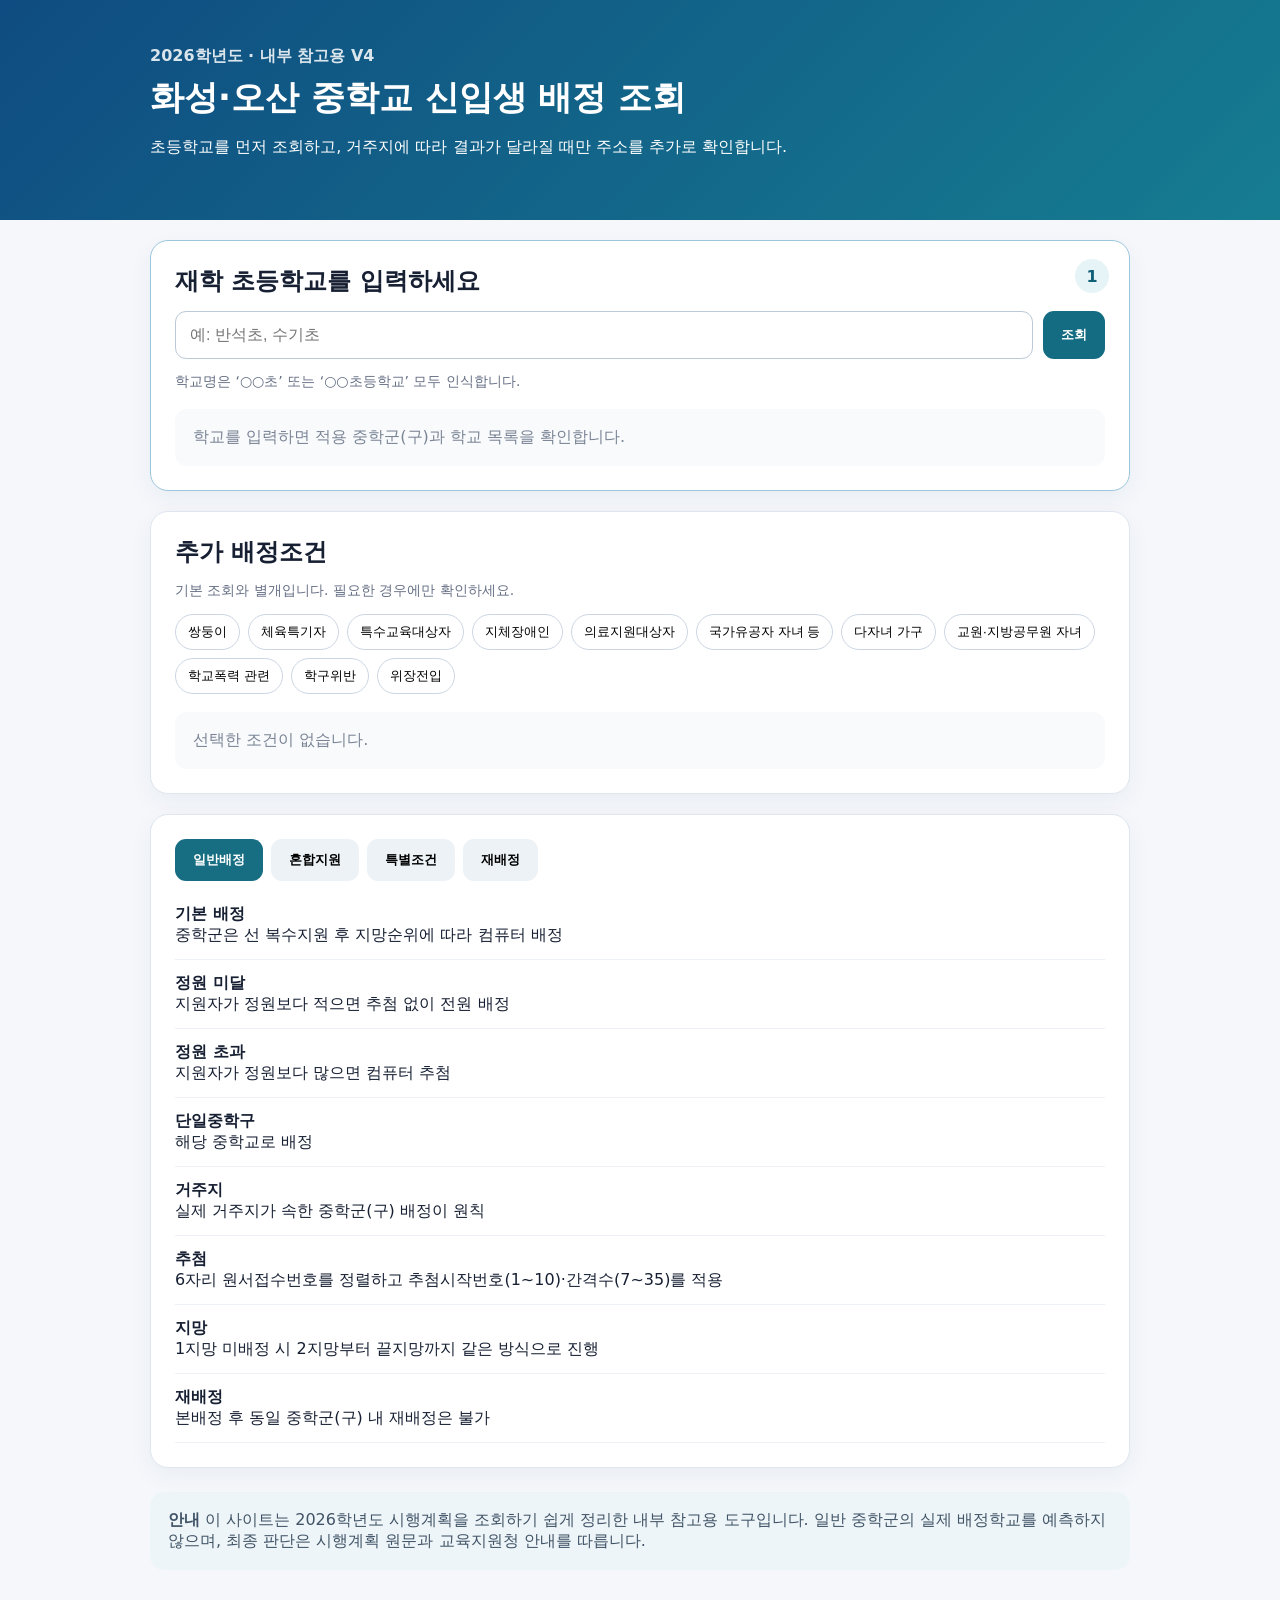
==== public/index.html @ fe64ad79 "Add files via upload" ====
<!doctype html><html lang="ko"><head><meta charset="utf-8"><meta name="viewport" content="width=device-width,initial-scale=1"><title>2026 화성·오산 중입배정 조회 V4</title><link rel="stylesheet" href="style.css"></head><body>
<header><div><span class="eyebrow">2026학년도 · 내부 참고용 V4</span><h1>화성·오산 중학교 신입생 배정 조회</h1><p>초등학교를 먼저 조회하고, 거주지에 따라 결과가 달라질 때만 주소를 추가로 확인합니다.</p></div></header>
<main>
<section class="card primary"><div class="step">1</div><h2>재학 초등학교를 입력하세요</h2><div class="search"><input id="school" list="schools" placeholder="예: 반석초, 수기초"><datalist id="schools"></datalist><button id="lookup">조회</button></div><p class="hint">학교명은 ‘○○초’ 또는 ‘○○초등학교’ 모두 인식합니다.</p><div id="basicResult" class="result empty">학교를 입력하면 적용 중학군(구)과 학교 목록을 확인합니다.</div></section>
<section id="addressBox" class="card hidden"><div class="step">2</div><h2>이 학교는 주소 확인이 필요합니다</h2><p id="addressReason"></p><div class="search"><input id="address" placeholder="도로명주소 예: 동탄반석로 277"><button id="addressLookup">주소 확인</button></div><div id="addressResult" class="result empty">주소는 브라우저 안에서만 조회하며 서버로 전송하지 않습니다.</div></section>
<section class="card"><h2>추가 배정조건</h2><p class="hint">기본 조회와 별개입니다. 필요한 경우에만 확인하세요.</p><div id="conditions" class="chips"></div><div id="conditionResult" class="result empty">선택한 조건이 없습니다.</div></section>
<section class="card"><div class="tabs"><button class="tab active" data-tab="general">일반배정</button><button class="tab" data-tab="mixed">혼합지원</button><button class="tab" data-tab="special">특별조건</button><button class="tab" data-tab="reassign">재배정</button></div><div id="plan"></div></section>
<section class="notice"><strong>안내</strong> 이 사이트는 2026학년도 시행계획을 조회하기 쉽게 정리한 내부 참고용 도구입니다. 일반 중학군의 실제 배정학교를 예측하지 않으며, 최종 판단은 시행계획 원문과 교육지원청 안내를 따릅니다.</section>
</main><script src="data.js"></script><script src="app.js"></script></body></html>
---- public/style.css ----
:root{font-family:system-ui,-apple-system,"Noto Sans KR",sans-serif;color:#172033;background:#f5f7fb}*{box-sizing:border-box}body{margin:0}header{background:linear-gradient(135deg,#0f4c81,#167d91);color:white;padding:46px 20px}header>div,main{max-width:980px;margin:auto}h1{margin:8px 0 10px;font-size:34px}h2{margin:0 0 14px}.eyebrow{font-weight:700;opacity:.85}.card{position:relative;background:#fff;border:1px solid #dfe6ef;border-radius:18px;padding:24px;margin:20px 0;box-shadow:0 8px 24px #1b365d0d}.primary{border-color:#9cc6dc}.step{position:absolute;right:20px;top:18px;width:34px;height:34px;border-radius:50%;background:#e6f3f7;color:#0f6076;display:grid;place-items:center;font-weight:800}.search{display:flex;gap:10px}.search input{flex:1;border:1px solid #bcc9d8;border-radius:11px;padding:14px;font-size:16px}.search button,.tab{border:0;border-radius:11px;padding:12px 18px;font-weight:700;cursor:pointer}.search button{background:#146c82;color:#fff}.hint{color:#667085;font-size:14px}.result{margin-top:18px}.empty{color:#7a8494;padding:18px;background:#f8fafc;border-radius:12px}.status{padding:15px 17px;border-radius:12px;margin:12px 0}.ok{background:#eaf7f1;color:#185c45}.warn{background:#fff5df;color:#7a5010}.group{border:1px solid #e1e7ef;border-radius:13px;padding:16px;margin:10px 0}.result-title{display:flex;gap:9px;align-items:center}.badge{display:inline-block;padding:4px 9px;border-radius:999px;background:#e8f1f8;color:#245b78;font-size:12px}.schools{display:flex;flex-wrap:wrap;gap:8px;margin:12px 0}.school-tag{padding:7px 10px;background:#f0f6f8;border-radius:9px}.warntext,.rule-note{color:#7a5010}.rule-note{padding:12px;background:#fff7e8;border-radius:10px;margin-top:10px}.address-meta{display:grid;grid-template-columns:repeat(auto-fit,minmax(180px,1fr));gap:8px;margin:12px 0}.address-meta div{background:#f8fafc;border-radius:10px;padding:10px}.hidden{display:none}.chips{display:flex;flex-wrap:wrap;gap:8px}.chip{border:1px solid #ccd6e2;background:white;border-radius:999px;padding:8px 12px;cursor:pointer}.chip.active{background:#176d82;color:#fff}.plan-item{padding:13px 0;border-bottom:1px solid #edf0f4}.tabs{display:flex;gap:8px;flex-wrap:wrap;margin-bottom:10px}.tab{background:#edf2f6}.tab.active{background:#176d82;color:#fff}.notice{margin:24px 0 40px;padding:18px;border-radius:14px;background:#eef5f8;color:#415467}.loading{opacity:.65}@media(max-width:640px){header{padding:32px 18px}h1{font-size:27px}.card{padding:19px}.search{flex-direction:column}.search button{width:100%}}
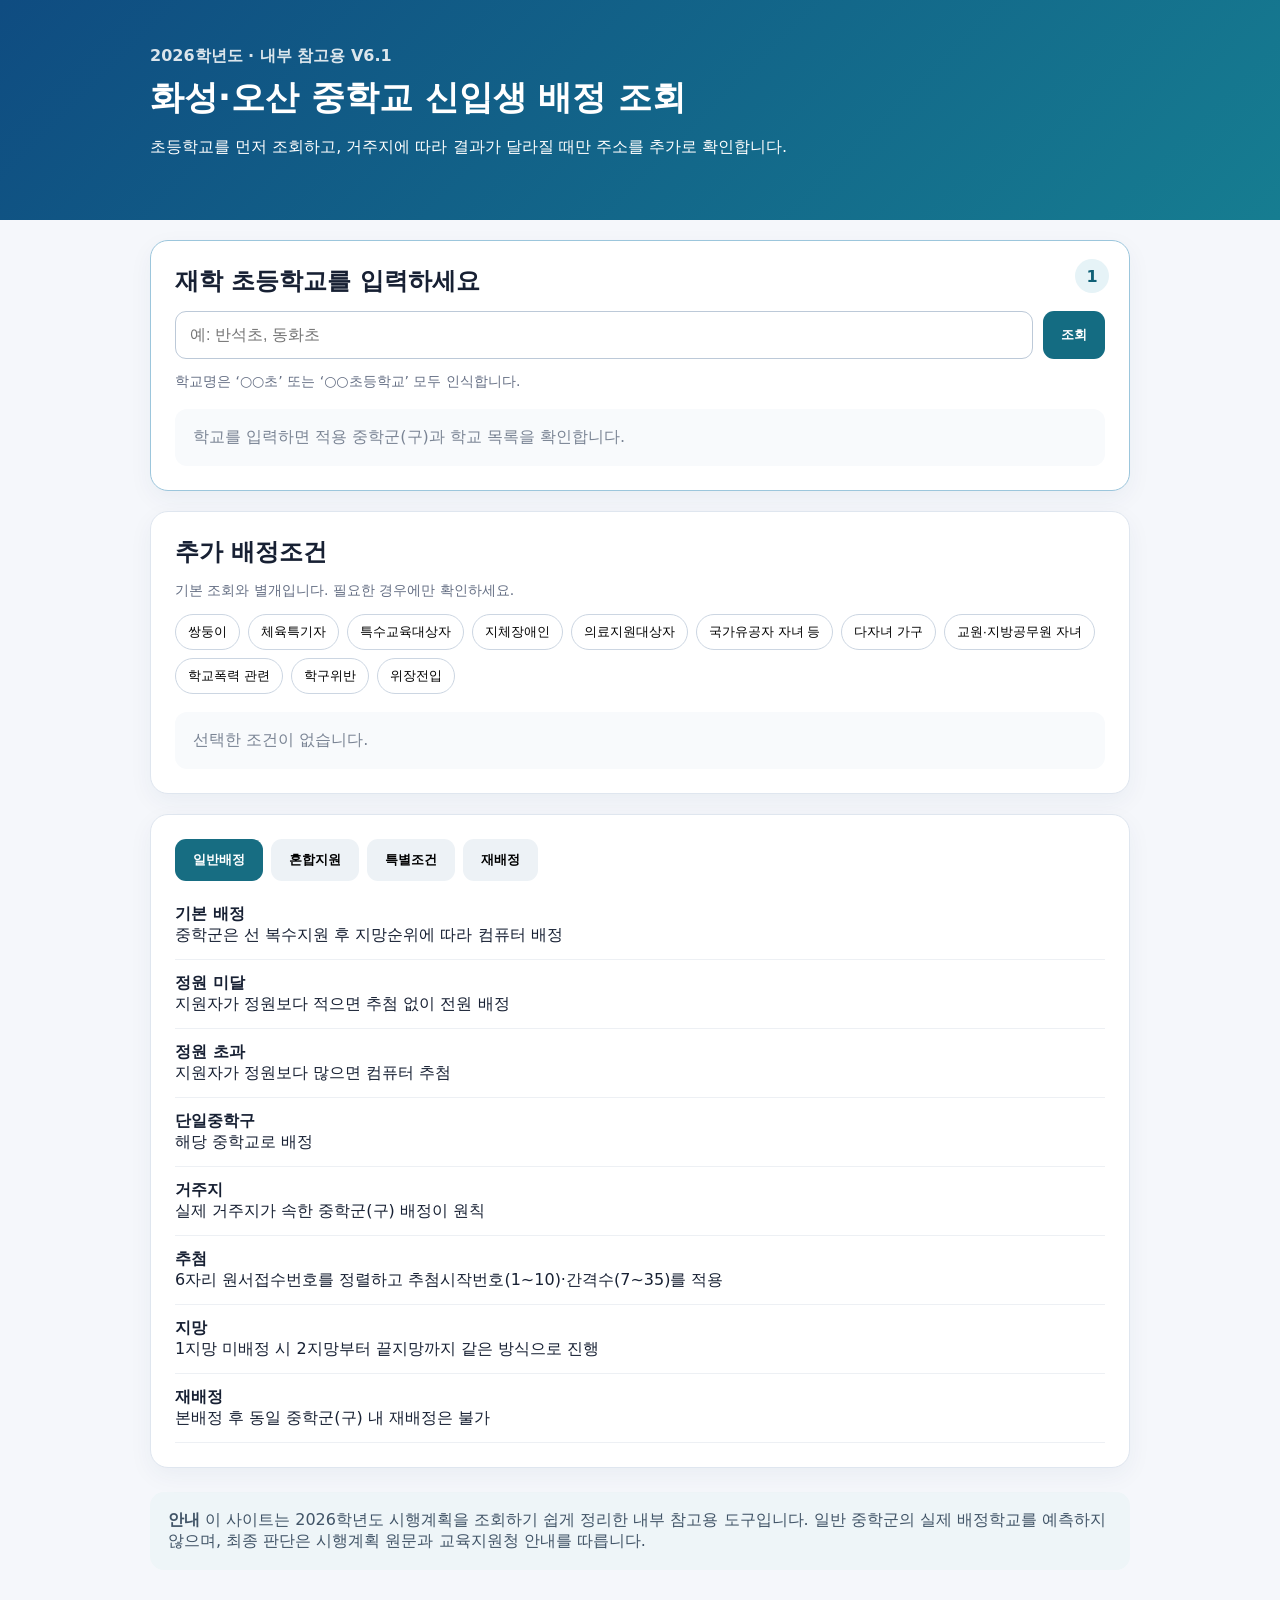
==== commit 35457c0d: "Update index.html" ====
--- a/public/index.html
+++ b/public/index.html
@@ -1,9 +1,9 @@
-<!doctype html><html lang="ko"><head><meta charset="utf-8"><meta name="viewport" content="width=device-width,initial-scale=1"><title>2026 화성·오산 중입배정 조회 V4</title><link rel="stylesheet" href="style.css"></head><body>
-<header><div><span class="eyebrow">2026학년도 · 내부 참고용 V4</span><h1>화성·오산 중학교 신입생 배정 조회</h1><p>초등학교를 먼저 조회하고, 거주지에 따라 결과가 달라질 때만 주소를 추가로 확인합니다.</p></div></header>
+<!doctype html><html lang="ko"><head><meta charset="utf-8"><meta name="viewport" content="width=device-width,initial-scale=1"><title>2026 화성·오산 중입배정 조회 V6.1</title><link rel="stylesheet" href="style.css?v=20260916-v61"></head><body>
+<header><div><span class="eyebrow">2026학년도 · 내부 참고용 V6.1</span><h1>화성·오산 중학교 신입생 배정 조회</h1><p>초등학교를 먼저 조회하고, 거주지에 따라 결과가 달라질 때만 주소를 추가로 확인합니다.</p></div></header>
 <main>
-<section class="card primary"><div class="step">1</div><h2>재학 초등학교를 입력하세요</h2><div class="search"><input id="school" list="schools" placeholder="예: 반석초, 수기초"><datalist id="schools"></datalist><button id="lookup">조회</button></div><p class="hint">학교명은 ‘○○초’ 또는 ‘○○초등학교’ 모두 인식합니다.</p><div id="basicResult" class="result empty">학교를 입력하면 적용 중학군(구)과 학교 목록을 확인합니다.</div></section>
+<section class="card primary"><div class="step">1</div><h2>재학 초등학교를 입력하세요</h2><div class="search"><input id="school" list="schools" placeholder="예: 반석초, 동화초"><datalist id="schools"></datalist><button id="lookup">조회</button></div><p class="hint">학교명은 ‘○○초’ 또는 ‘○○초등학교’ 모두 인식합니다.</p><div id="basicResult" class="result empty">학교를 입력하면 적용 중학군(구)과 학교 목록을 확인합니다.</div></section>
 <section id="addressBox" class="card hidden"><div class="step">2</div><h2>이 학교는 주소 확인이 필요합니다</h2><p id="addressReason"></p><div class="search"><input id="address" placeholder="도로명주소 예: 동탄반석로 277"><button id="addressLookup">주소 확인</button></div><div id="addressResult" class="result empty">주소는 브라우저 안에서만 조회하며 서버로 전송하지 않습니다.</div></section>
 <section class="card"><h2>추가 배정조건</h2><p class="hint">기본 조회와 별개입니다. 필요한 경우에만 확인하세요.</p><div id="conditions" class="chips"></div><div id="conditionResult" class="result empty">선택한 조건이 없습니다.</div></section>
 <section class="card"><div class="tabs"><button class="tab active" data-tab="general">일반배정</button><button class="tab" data-tab="mixed">혼합지원</button><button class="tab" data-tab="special">특별조건</button><button class="tab" data-tab="reassign">재배정</button></div><div id="plan"></div></section>
 <section class="notice"><strong>안내</strong> 이 사이트는 2026학년도 시행계획을 조회하기 쉽게 정리한 내부 참고용 도구입니다. 일반 중학군의 실제 배정학교를 예측하지 않으며, 최종 판단은 시행계획 원문과 교육지원청 안내를 따릅니다.</section>
-</main><script src="data.js"></script><script src="app.js"></script></body></html>
+</main><script src="data.js?v=20260916-v61"></script><script src="app.js?v=20260916-v61"></script></body></html>
--- a/public/style.css
+++ b/public/style.css
@@ -1 +1,3 @@
 :root{font-family:system-ui,-apple-system,"Noto Sans KR",sans-serif;color:#172033;background:#f5f7fb}*{box-sizing:border-box}body{margin:0}header{background:linear-gradient(135deg,#0f4c81,#167d91);color:white;padding:46px 20px}header>div,main{max-width:980px;margin:auto}h1{margin:8px 0 10px;font-size:34px}h2{margin:0 0 14px}.eyebrow{font-weight:700;opacity:.85}.card{position:relative;background:#fff;border:1px solid #dfe6ef;border-radius:18px;padding:24px;margin:20px 0;box-shadow:0 8px 24px #1b365d0d}.primary{border-color:#9cc6dc}.step{position:absolute;right:20px;top:18px;width:34px;height:34px;border-radius:50%;background:#e6f3f7;color:#0f6076;display:grid;place-items:center;font-weight:800}.search{display:flex;gap:10px}.search input{flex:1;border:1px solid #bcc9d8;border-radius:11px;padding:14px;font-size:16px}.search button,.tab{border:0;border-radius:11px;padding:12px 18px;font-weight:700;cursor:pointer}.search button{background:#146c82;color:#fff}.hint{color:#667085;font-size:14px}.result{margin-top:18px}.empty{color:#7a8494;padding:18px;background:#f8fafc;border-radius:12px}.status{padding:15px 17px;border-radius:12px;margin:12px 0}.ok{background:#eaf7f1;color:#185c45}.warn{background:#fff5df;color:#7a5010}.group{border:1px solid #e1e7ef;border-radius:13px;padding:16px;margin:10px 0}.result-title{display:flex;gap:9px;align-items:center}.badge{display:inline-block;padding:4px 9px;border-radius:999px;background:#e8f1f8;color:#245b78;font-size:12px}.schools{display:flex;flex-wrap:wrap;gap:8px;margin:12px 0}.school-tag{padding:7px 10px;background:#f0f6f8;border-radius:9px}.warntext,.rule-note{color:#7a5010}.rule-note{padding:12px;background:#fff7e8;border-radius:10px;margin-top:10px}.address-meta{display:grid;grid-template-columns:repeat(auto-fit,minmax(180px,1fr));gap:8px;margin:12px 0}.address-meta div{background:#f8fafc;border-radius:10px;padding:10px}.hidden{display:none}.chips{display:flex;flex-wrap:wrap;gap:8px}.chip{border:1px solid #ccd6e2;background:white;border-radius:999px;padding:8px 12px;cursor:pointer}.chip.active{background:#176d82;color:#fff}.plan-item{padding:13px 0;border-bottom:1px solid #edf0f4}.tabs{display:flex;gap:8px;flex-wrap:wrap;margin-bottom:10px}.tab{background:#edf2f6}.tab.active{background:#176d82;color:#fff}.notice{margin:24px 0 40px;padding:18px;border-radius:14px;background:#eef5f8;color:#415467}.loading{opacity:.65}@media(max-width:640px){header{padding:32px 18px}h1{font-size:27px}.card{padding:19px}.search{flex-direction:column}.search button{width:100%}}
+
+.group-label{margin-top:10px;margin-bottom:7px;font-size:.84rem;font-weight:700;color:#5f6b7a;letter-spacing:-.01em}
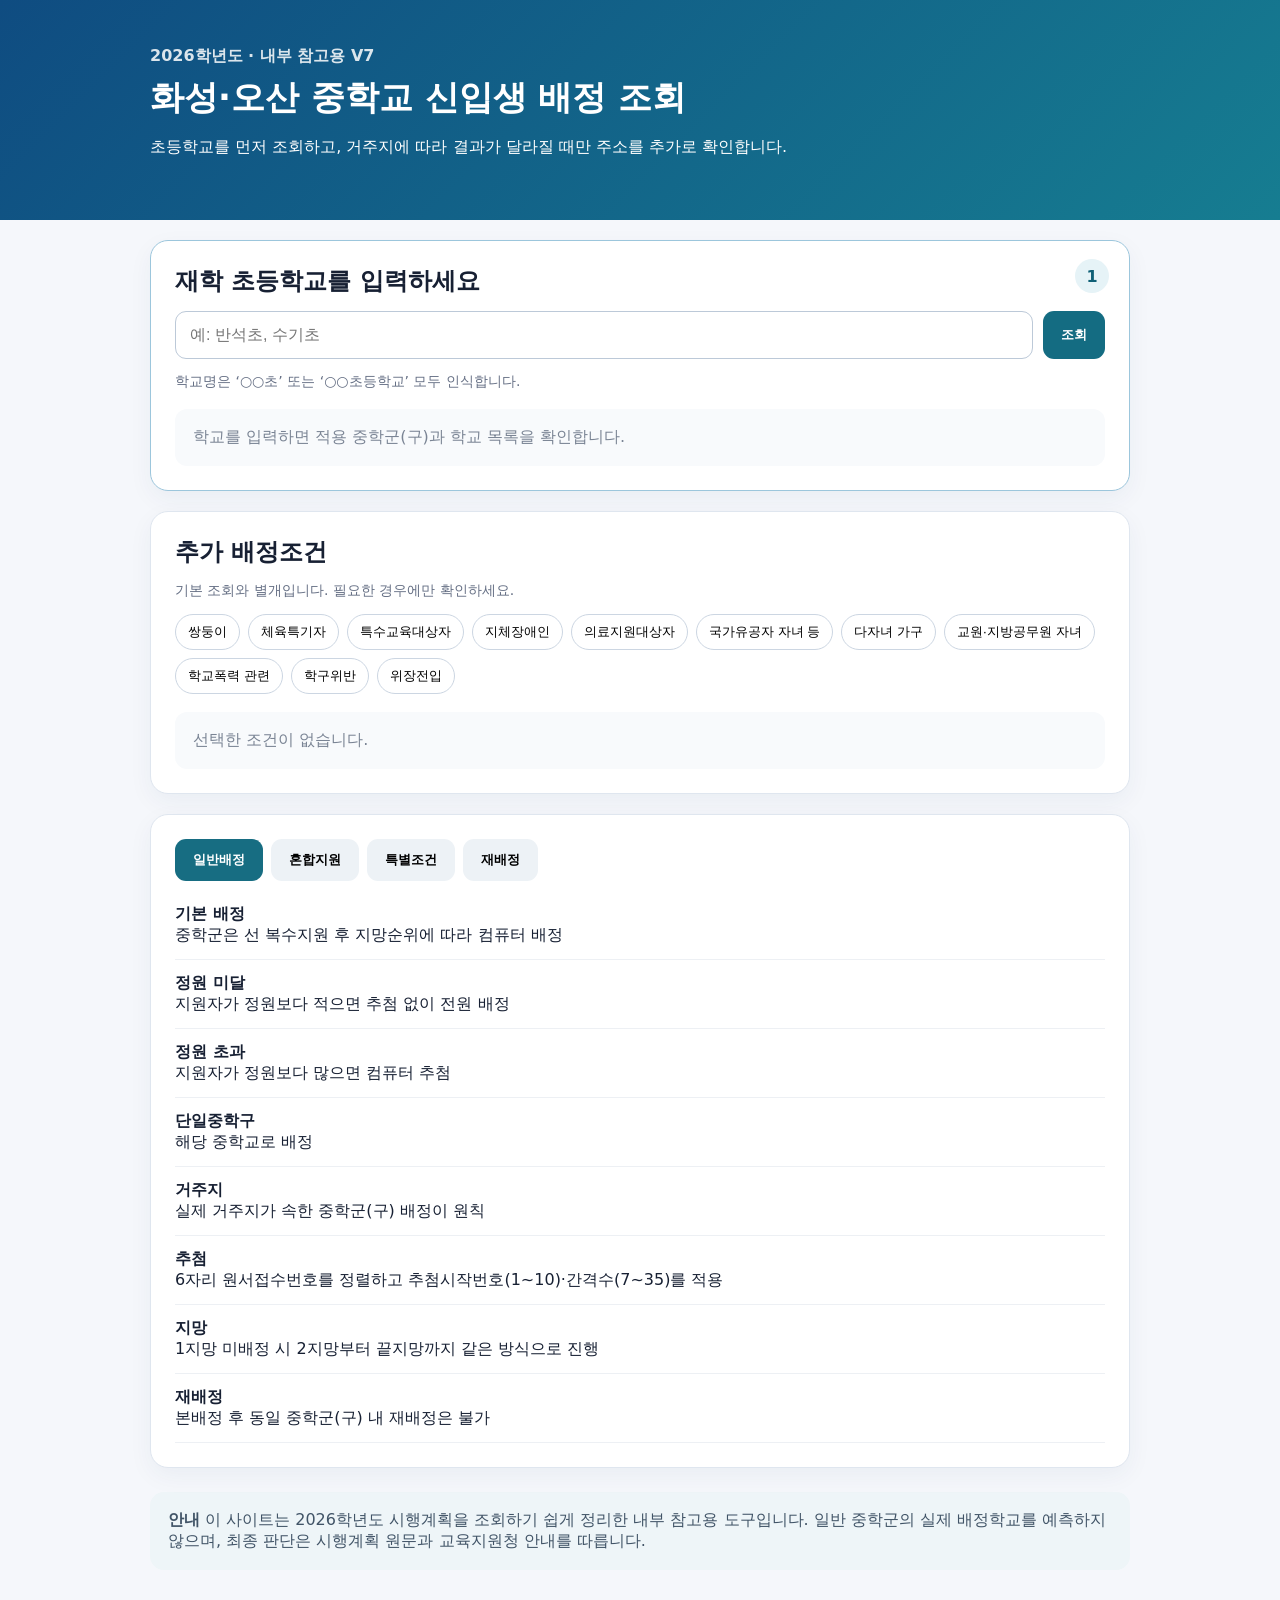
==== commit d0469ec5: "Add files via upload" ====
--- a/public/index.html
+++ b/public/index.html
@@ -1,9 +1,9 @@
-<!doctype html><html lang="ko"><head><meta charset="utf-8"><meta name="viewport" content="width=device-width,initial-scale=1"><title>2026 화성·오산 중입배정 조회 V6.1</title><link rel="stylesheet" href="style.css?v=20260916-v61"></head><body>
-<header><div><span class="eyebrow">2026학년도 · 내부 참고용 V6.1</span><h1>화성·오산 중학교 신입생 배정 조회</h1><p>초등학교를 먼저 조회하고, 거주지에 따라 결과가 달라질 때만 주소를 추가로 확인합니다.</p></div></header>
+<!doctype html><html lang="ko"><head><meta charset="utf-8"><meta name="viewport" content="width=device-width,initial-scale=1"><title>2026 화성·오산 중입배정 조회 V7</title><link rel="stylesheet" href="style.css?v=20260916-v7"></head><body>
+<header><div><span class="eyebrow">2026학년도 · 내부 참고용 V7</span><h1>화성·오산 중학교 신입생 배정 조회</h1><p>초등학교를 먼저 조회하고, 거주지에 따라 결과가 달라질 때만 주소를 추가로 확인합니다.</p></div></header>
 <main>
-<section class="card primary"><div class="step">1</div><h2>재학 초등학교를 입력하세요</h2><div class="search"><input id="school" list="schools" placeholder="예: 반석초, 동화초"><datalist id="schools"></datalist><button id="lookup">조회</button></div><p class="hint">학교명은 ‘○○초’ 또는 ‘○○초등학교’ 모두 인식합니다.</p><div id="basicResult" class="result empty">학교를 입력하면 적용 중학군(구)과 학교 목록을 확인합니다.</div></section>
+<section class="card primary"><div class="step">1</div><h2>재학 초등학교를 입력하세요</h2><div class="search"><input id="school" list="schools" placeholder="예: 반석초, 수기초"><datalist id="schools"></datalist><button id="lookup">조회</button></div><p class="hint">학교명은 ‘○○초’ 또는 ‘○○초등학교’ 모두 인식합니다.</p><div id="basicResult" class="result empty">학교를 입력하면 적용 중학군(구)과 학교 목록을 확인합니다.</div></section>
 <section id="addressBox" class="card hidden"><div class="step">2</div><h2>이 학교는 주소 확인이 필요합니다</h2><p id="addressReason"></p><div class="search"><input id="address" placeholder="도로명주소 예: 동탄반석로 277"><button id="addressLookup">주소 확인</button></div><div id="addressResult" class="result empty">주소는 브라우저 안에서만 조회하며 서버로 전송하지 않습니다.</div></section>
 <section class="card"><h2>추가 배정조건</h2><p class="hint">기본 조회와 별개입니다. 필요한 경우에만 확인하세요.</p><div id="conditions" class="chips"></div><div id="conditionResult" class="result empty">선택한 조건이 없습니다.</div></section>
 <section class="card"><div class="tabs"><button class="tab active" data-tab="general">일반배정</button><button class="tab" data-tab="mixed">혼합지원</button><button class="tab" data-tab="special">특별조건</button><button class="tab" data-tab="reassign">재배정</button></div><div id="plan"></div></section>
 <section class="notice"><strong>안내</strong> 이 사이트는 2026학년도 시행계획을 조회하기 쉽게 정리한 내부 참고용 도구입니다. 일반 중학군의 실제 배정학교를 예측하지 않으며, 최종 판단은 시행계획 원문과 교육지원청 안내를 따릅니다.</section>
-</main><script src="data.js?v=20260916-v61"></script><script src="app.js?v=20260916-v61"></script></body></html>
+</main><script src="data.js?v=20260916-v7"></script><script src="app.js?v=20260916-v7"></script></body></html>
--- a/public/style.css
+++ b/public/style.css
@@ -1,3 +1 @@
 :root{font-family:system-ui,-apple-system,"Noto Sans KR",sans-serif;color:#172033;background:#f5f7fb}*{box-sizing:border-box}body{margin:0}header{background:linear-gradient(135deg,#0f4c81,#167d91);color:white;padding:46px 20px}header>div,main{max-width:980px;margin:auto}h1{margin:8px 0 10px;font-size:34px}h2{margin:0 0 14px}.eyebrow{font-weight:700;opacity:.85}.card{position:relative;background:#fff;border:1px solid #dfe6ef;border-radius:18px;padding:24px;margin:20px 0;box-shadow:0 8px 24px #1b365d0d}.primary{border-color:#9cc6dc}.step{position:absolute;right:20px;top:18px;width:34px;height:34px;border-radius:50%;background:#e6f3f7;color:#0f6076;display:grid;place-items:center;font-weight:800}.search{display:flex;gap:10px}.search input{flex:1;border:1px solid #bcc9d8;border-radius:11px;padding:14px;font-size:16px}.search button,.tab{border:0;border-radius:11px;padding:12px 18px;font-weight:700;cursor:pointer}.search button{background:#146c82;color:#fff}.hint{color:#667085;font-size:14px}.result{margin-top:18px}.empty{color:#7a8494;padding:18px;background:#f8fafc;border-radius:12px}.status{padding:15px 17px;border-radius:12px;margin:12px 0}.ok{background:#eaf7f1;color:#185c45}.warn{background:#fff5df;color:#7a5010}.group{border:1px solid #e1e7ef;border-radius:13px;padding:16px;margin:10px 0}.result-title{display:flex;gap:9px;align-items:center}.badge{display:inline-block;padding:4px 9px;border-radius:999px;background:#e8f1f8;color:#245b78;font-size:12px}.schools{display:flex;flex-wrap:wrap;gap:8px;margin:12px 0}.school-tag{padding:7px 10px;background:#f0f6f8;border-radius:9px}.warntext,.rule-note{color:#7a5010}.rule-note{padding:12px;background:#fff7e8;border-radius:10px;margin-top:10px}.address-meta{display:grid;grid-template-columns:repeat(auto-fit,minmax(180px,1fr));gap:8px;margin:12px 0}.address-meta div{background:#f8fafc;border-radius:10px;padding:10px}.hidden{display:none}.chips{display:flex;flex-wrap:wrap;gap:8px}.chip{border:1px solid #ccd6e2;background:white;border-radius:999px;padding:8px 12px;cursor:pointer}.chip.active{background:#176d82;color:#fff}.plan-item{padding:13px 0;border-bottom:1px solid #edf0f4}.tabs{display:flex;gap:8px;flex-wrap:wrap;margin-bottom:10px}.tab{background:#edf2f6}.tab.active{background:#176d82;color:#fff}.notice{margin:24px 0 40px;padding:18px;border-radius:14px;background:#eef5f8;color:#415467}.loading{opacity:.65}@media(max-width:640px){header{padding:32px 18px}h1{font-size:27px}.card{padding:19px}.search{flex-direction:column}.search button{width:100%}}
-
-.group-label{margin-top:10px;margin-bottom:7px;font-size:.84rem;font-weight:700;color:#5f6b7a;letter-spacing:-.01em}
